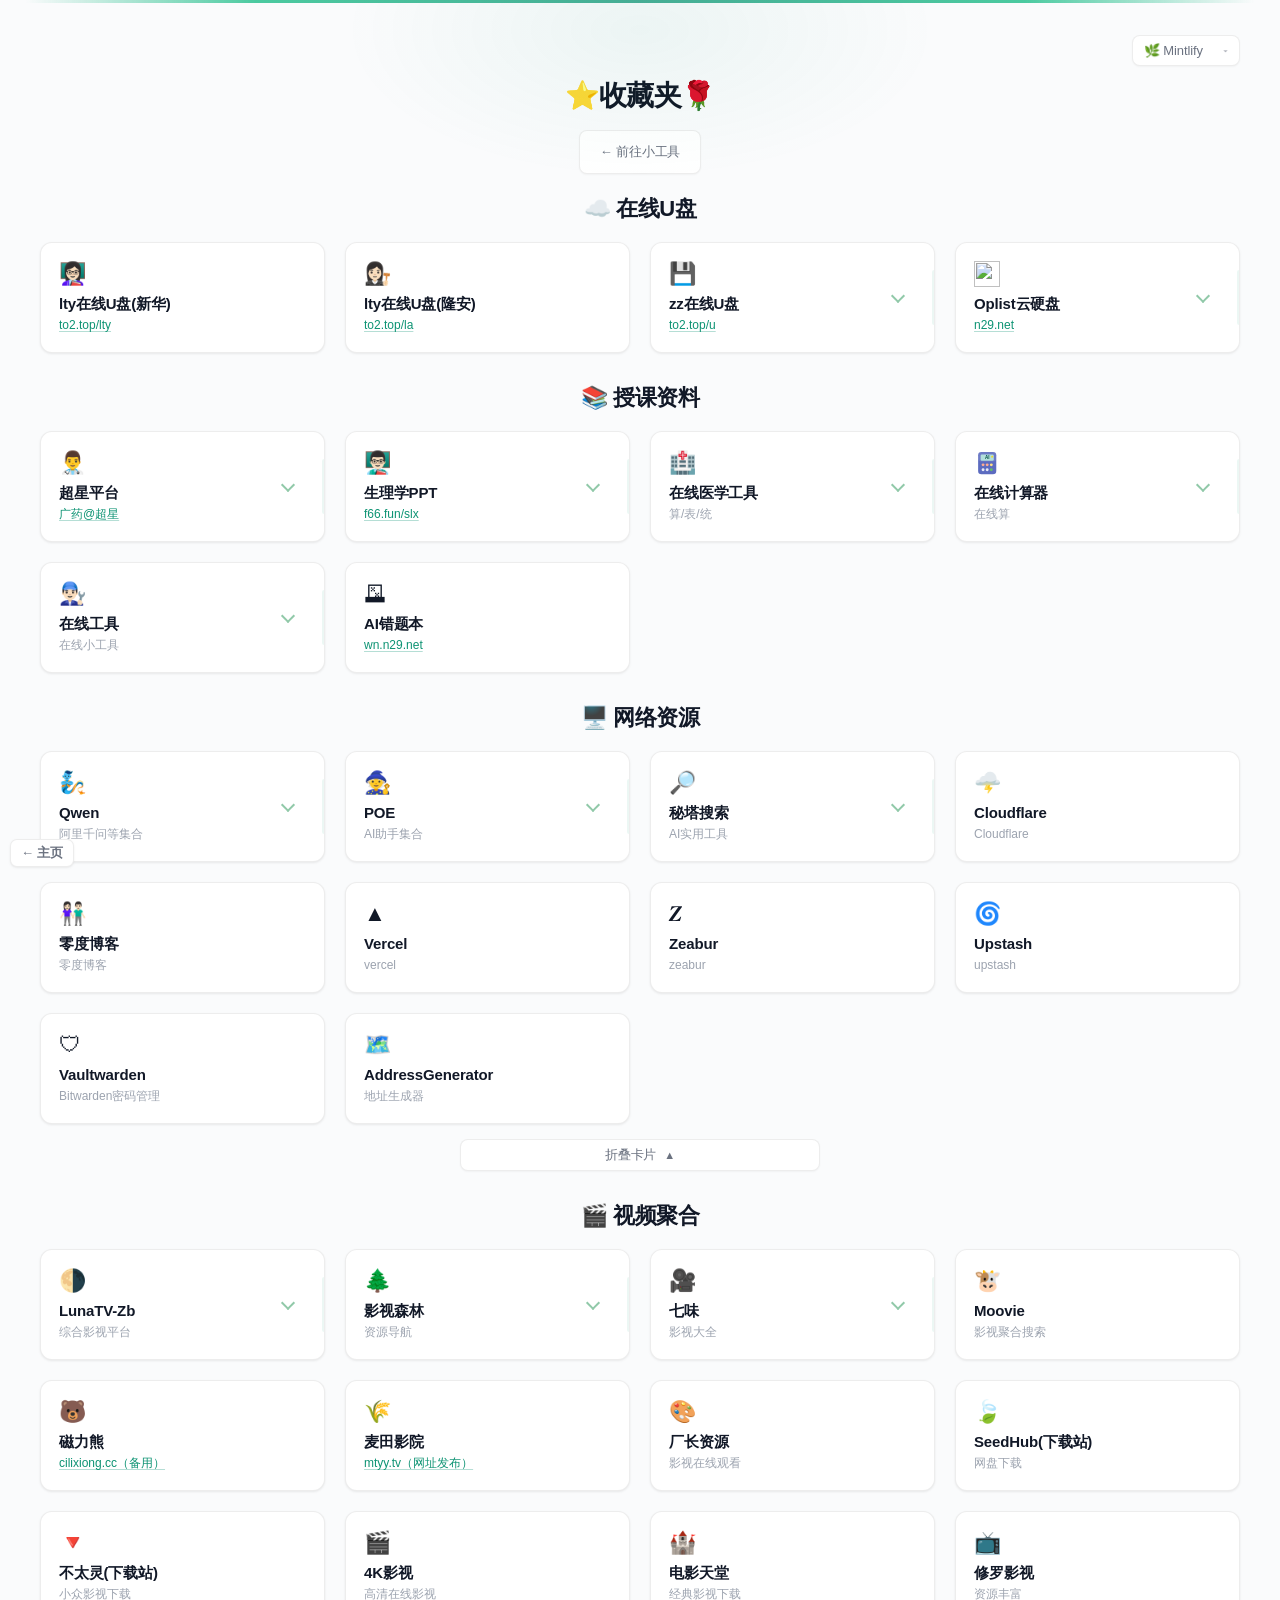
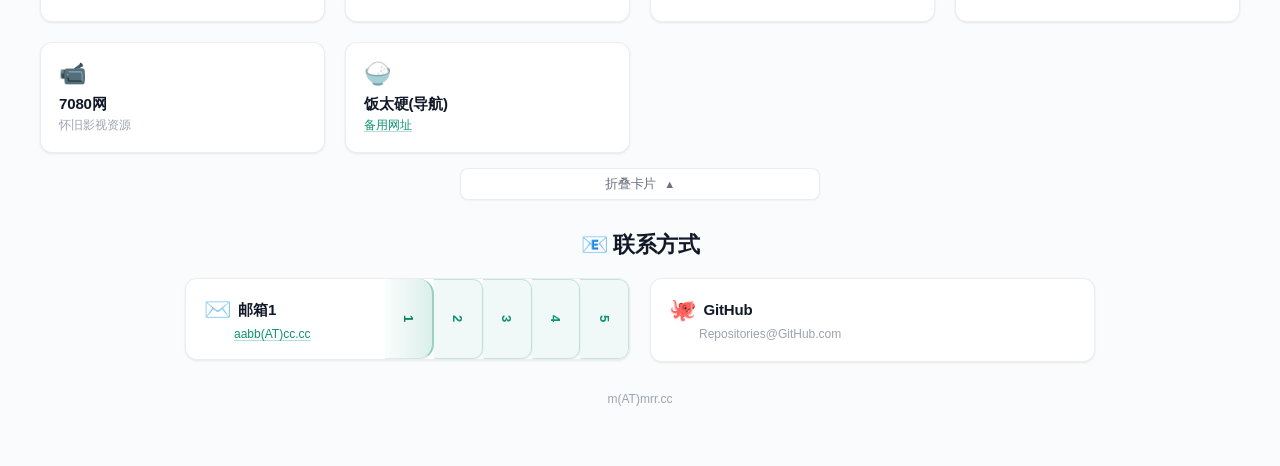
==== index.html @ 96413e0d "9.2.2 9.2.2" ====
<!DOCTYPE html>
<html lang="zh-CN">
<head>
    <meta charset="UTF-8">
    <meta name="viewport" content="width=device-width, initial-scale=1.0">
    <title>💖在线收藏夹 - 跳转中...</title>
    <link rel="icon" href="data:image/svg+xml,<svg xmlns='http://www.w3.org/2000/svg' viewBox='0 0 100 100'><text y='.9em' x='-0.11em' font-size='90'>😺🏷</text></svg>">
    <style>
        * { margin: 0; padding: 0; box-sizing: border-box; }

        body {
            font-family: -apple-system, BlinkMacSystemFont, 'Segoe UI', 'PingFang SC', sans-serif;
            background: #FAFBFC;
            display: flex;
            align-items: center;
            justify-content: center;
            min-height: 100vh;
            color: #6B7280;
        }

        .loader {
            text-align: center;
            animation: fadeIn 0.3s ease;
        }

        .loader .emoji {
            font-size: 48px;
            margin-bottom: 16px;
            display: block;
            animation: bounce 1s ease-in-out infinite;
        }

        .loader .text {
            font-size: 14px;
            letter-spacing: 0.02em;
        }

        @keyframes fadeIn {
            from { opacity: 0; transform: translateY(10px); }
            to   { opacity: 1; transform: translateY(0); }
        }

        @keyframes bounce {
            0%, 100% { transform: translateY(0); }
            50%      { transform: translateY(-8px); }
        }

        noscript .fallback {
            text-align: center;
            padding: 40px 20px;
        }

        noscript .fallback h2 {
            color: #111827;
            margin-bottom: 20px;
            font-size: 20px;
        }

        noscript .fallback a {
            display: inline-block;
            margin: 6px 8px;
            padding: 10px 22px;
            background: #0D9373;
            color: white;
            text-decoration: none;
            border-radius: 8px;
            font-size: 14px;
            font-weight: 600;
            transition: background 0.2s;
        }

        noscript .fallback a:hover {
            background: #087F5B;
        }
    </style>
</head>
<body>

    <div class="loader" id="loader">
        <span class="emoji">⭐️</span>
        <p class="text">正在跳转收藏夹…</p>
    </div>

    <noscript>
        <div class="fallback">
            <h2>⭐️ 选择收藏夹风格</h2>
            <a href="index1.html">🌌 Nebula</a>
            <a href="index2.html">📄 Notion</a>
            <a href="index3.html">💎 Stripe</a>
            <a href="index4.html">🖤 Framer</a>
            <a href="index5.html">🌿 Mintlify</a>
        </div>
    </noscript>

    <script>
        (function () {
            var DEFAULT_PAGE = 'index5.html';
            var STORAGE_KEY  = 'fav_last_style';

            var target = DEFAULT_PAGE;

            try {
                var saved = localStorage.getItem(STORAGE_KEY);
                // 只允许跳转到合法的风格页面
                var allowed = [
                    'index1.html', 'index2.html', 'index3.html',
                    'index4.html', 'index5.html'
                ];
                if (saved && allowed.indexOf(saved) !== -1) {
                    target = saved;
                }
            } catch (e) {
                // localStorage 不可用时，使用默认页
            }

            window.location.replace(target);
        })();
    </script>

</body>
</html>
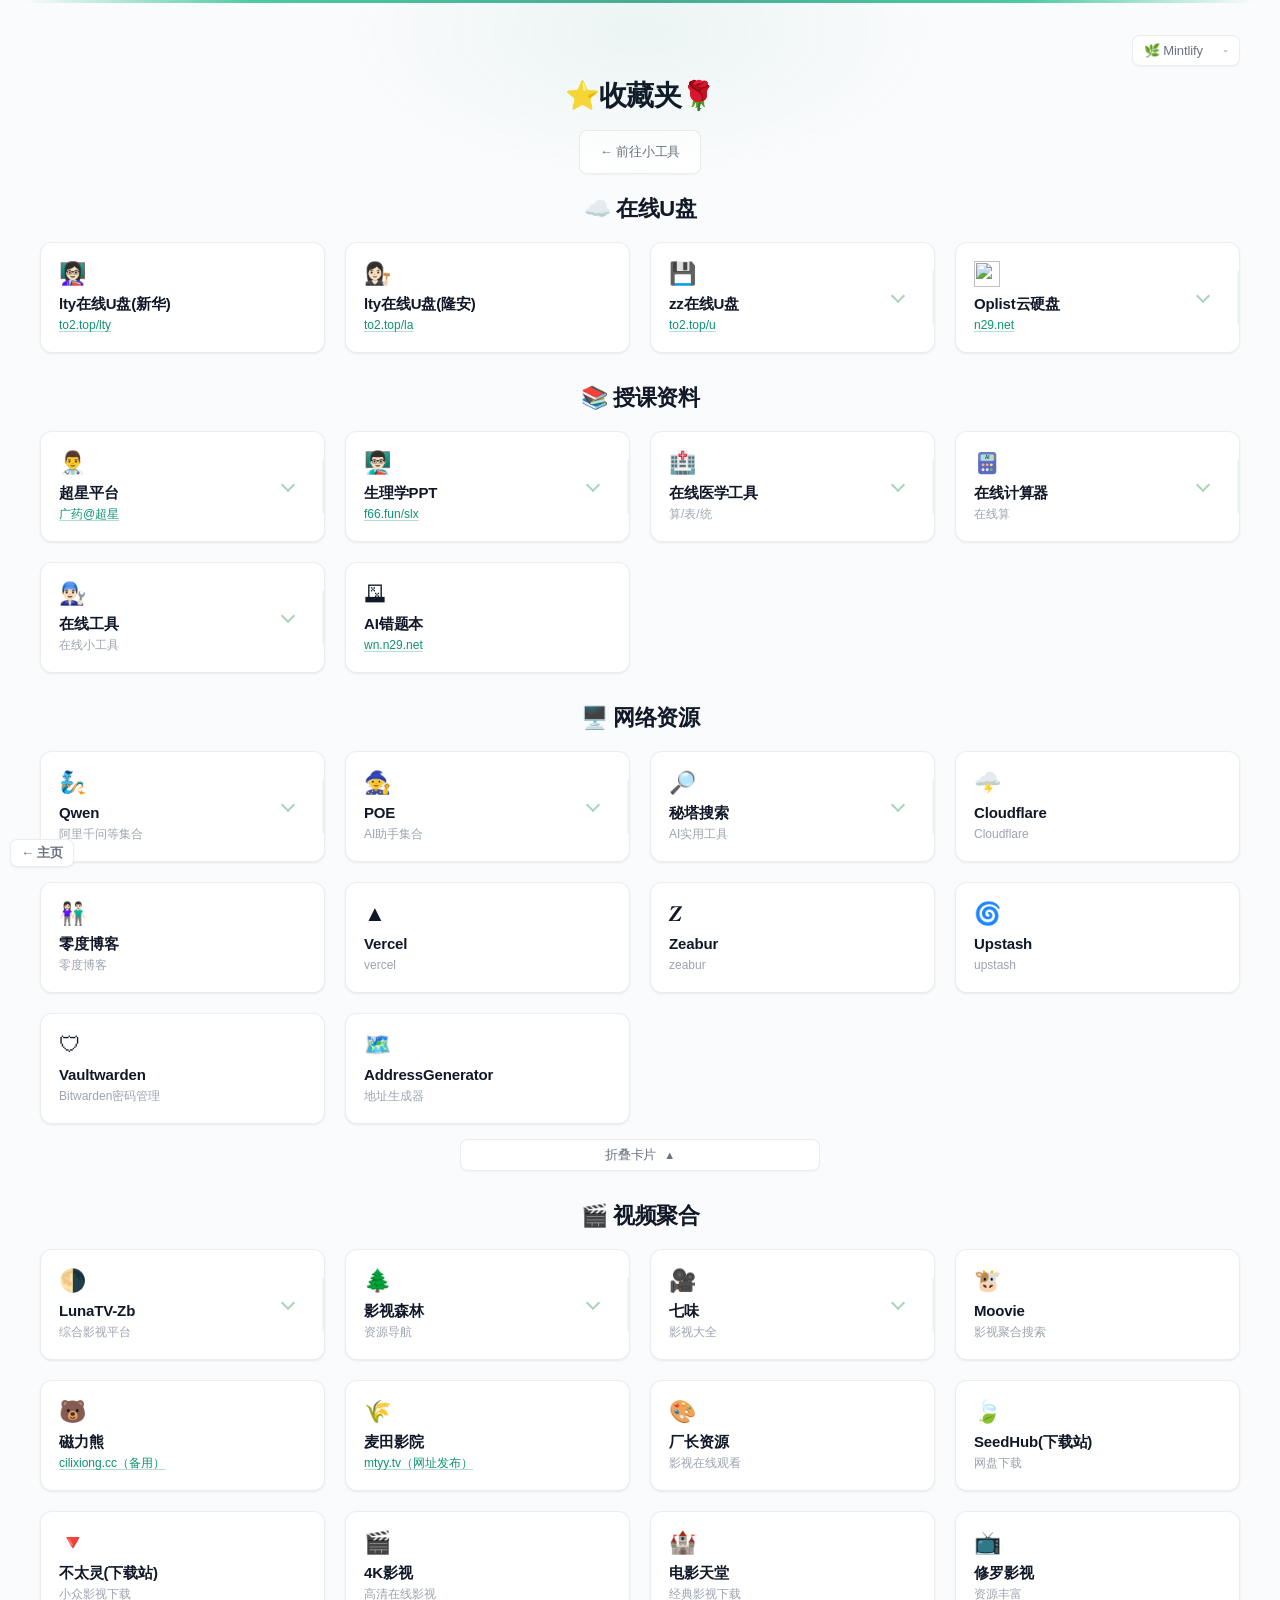
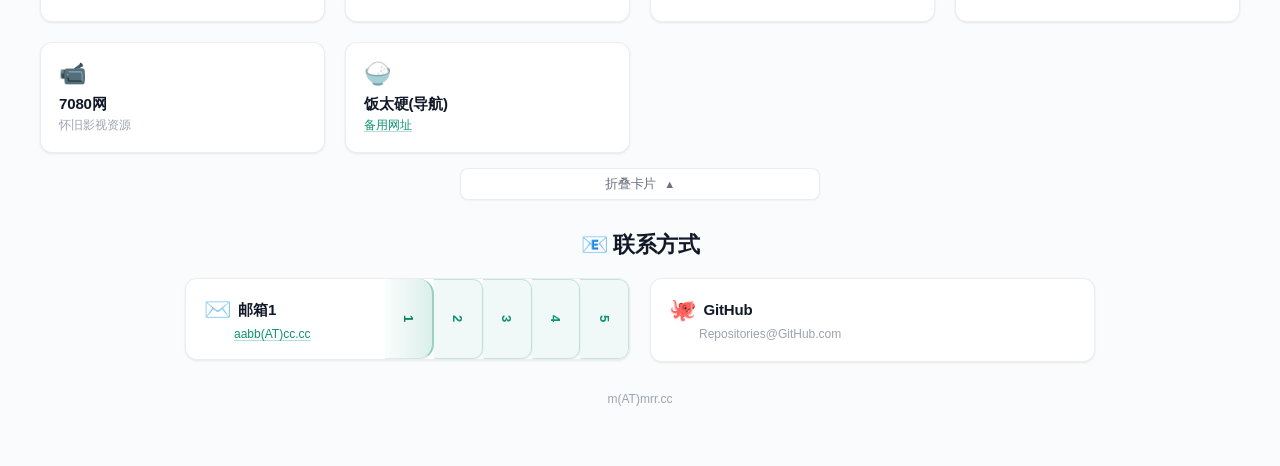
==== commit 77d28945: "9.6.0 9.6.0" ====
--- a/index.html
+++ b/index.html
@@ -3,82 +3,224 @@
 <head>
     <meta charset="UTF-8">
     <meta name="viewport" content="width=device-width, initial-scale=1.0">
-    <title>💖在线收藏夹 - 跳转中...</title>
+    <title>💖跳转中...</title>
     <link rel="icon" href="data:image/svg+xml,<svg xmlns='http://www.w3.org/2000/svg' viewBox='0 0 100 100'><text y='.9em' x='-0.11em' font-size='90'>😺🏷</text></svg>">
     <style>
         * { margin: 0; padding: 0; box-sizing: border-box; }
 
         body {
             font-family: -apple-system, BlinkMacSystemFont, 'Segoe UI', 'PingFang SC', sans-serif;
-            background: #FAFBFC;
+            background: #0e0e12;
             display: flex;
             align-items: center;
             justify-content: center;
             min-height: 100vh;
-            color: #6B7280;
-        }
-
+            color: #9ca3af;
+            overflow: hidden;
+        }
+
+        /* ═══ 背景：慢速流动渐变 ═══ */
+        body::before {
+            content: '';
+            position: fixed;
+            inset: -50%;
+            width: 200%; height: 200%;
+            background: conic-gradient(
+                from 0deg at 50% 50%,
+                #667eea22, #764ba222, #635BFF22,
+                #0099FF22, #0D937322, #667eea22
+            );
+            animation: bgSpin 12s linear infinite;
+            z-index: 0;
+        }
+        @keyframes bgSpin {
+            to { transform: rotate(360deg); }
+        }
+
+        /* ═══ 主容器 ═══ */
         .loader {
+            position: relative;
+            z-index: 1;
             text-align: center;
-            animation: fadeIn 0.3s ease;
-        }
-
-        .loader .emoji {
-            font-size: 48px;
-            margin-bottom: 16px;
+            animation: fadeIn 0.4s ease;
+        }
+
+        @keyframes fadeIn {
+            from { opacity: 0; transform: translateY(12px); }
+            to   { opacity: 1; transform: translateY(0); }
+        }
+
+        /* ═══ 中心书签图标 ═══ */
+        .center-icon {
+            font-size: 44px;
             display: block;
-            animation: bounce 1s ease-in-out infinite;
-        }
-
-        .loader .text {
-            font-size: 14px;
-            letter-spacing: 0.02em;
-        }
-
-        @keyframes fadeIn {
-            from { opacity: 0; transform: translateY(10px); }
-            to   { opacity: 1; transform: translateY(0); }
-        }
-
-        @keyframes bounce {
-            0%, 100% { transform: translateY(0); }
-            50%      { transform: translateY(-8px); }
-        }
-
+            margin-bottom: 8px;
+            animation: pulse 2s ease-in-out infinite;
+            filter: drop-shadow(0 0 12px rgba(255,255,255,0.15));
+        }
+        @keyframes pulse {
+            0%, 100% { transform: scale(1); }
+            50%      { transform: scale(1.12); }
+        }
+
+        /* ═══ 环绕轨道容器 ═══ */
+        .orbit-ring {
+            position: relative;
+            width: 160px; height: 160px;
+            margin: 0 auto 20px;
+        }
+
+        /* 轨道虚线圈 */
+        .orbit-ring::before {
+            content: '';
+            position: absolute;
+            inset: 0;
+            border: 1.5px dashed rgba(255,255,255,0.08);
+            border-radius: 50%;
+            animation: orbitTrack 8s linear infinite;
+        }
+        @keyframes orbitTrack {
+            to { transform: rotate(360deg); }
+        }
+
+        /* ═══ 环绕的主题 emoji ═══ */
+        .orbit-emoji {
+            position: absolute;
+            font-size: 22px;
+            width: 40px; height: 40px;
+            display: flex;
+            align-items: center;
+            justify-content: center;
+            /* 每个 emoji 绕中心转 */
+            top: 50%; left: 50%;
+            margin: -20px 0 0 -20px;
+            animation: orbitMove 5s linear infinite;
+            filter: drop-shadow(0 0 6px var(--glow));
+        }
+
+        /* 5个 emoji，均分360° */
+        .orbit-emoji:nth-child(1) { --glow: #667eea88; animation-delay:  0s;    }
+        .orbit-emoji:nth-child(2) { --glow: #6E56CF88; animation-delay: -1s;    }
+        .orbit-emoji:nth-child(3) { --glow: #635BFF88; animation-delay: -2s;    }
+        .orbit-emoji:nth-child(4) { --glow: #0099FF88; animation-delay: -3s;    }
+        .orbit-emoji:nth-child(5) { --glow: #0D937388; animation-delay: -4s;    }
+
+        @keyframes orbitMove {
+            0%   { transform: rotate(0deg)   translateX(68px) rotate(0deg)   scale(0.85); opacity: 0.65; }
+            50%  { transform: rotate(180deg) translateX(68px) rotate(-180deg) scale(1.15); opacity: 1;    }
+            100% { transform: rotate(360deg) translateX(68px) rotate(-360deg) scale(0.85); opacity: 0.65; }
+        }
+
+        /* ═══ 色块闪烁条 ═══ */
+        .color-bar {
+            display: flex;
+            justify-content: center;
+            gap: 6px;
+            margin-bottom: 18px;
+        }
+        .color-dot {
+            width: 6px; height: 6px;
+            border-radius: 50%;
+            animation: dotFlash 2.5s ease-in-out infinite;
+        }
+        .color-dot:nth-child(1) { background: #667eea; animation-delay: 0s;    }
+        .color-dot:nth-child(2) { background: #6E56CF; animation-delay: 0.5s;  }
+        .color-dot:nth-child(3) { background: #635BFF; animation-delay: 1s;    }
+        .color-dot:nth-child(4) { background: #0099FF; animation-delay: 1.5s;  }
+        .color-dot:nth-child(5) { background: #0D9373; animation-delay: 2s;    }
+
+        @keyframes dotFlash {
+            0%, 100% { transform: scale(1);   opacity: 0.3; }
+            50%      { transform: scale(2.2); opacity: 1;   box-shadow: 0 0 8px currentColor; }
+        }
+
+        /* ═══ 文字 ═══ */
+        .text {
+            font-size: 13px;
+            letter-spacing: 0.06em;
+            color: rgba(255,255,255,0.35);
+        }
+
+        /* ═══ noscript 回退 ═══ */
         noscript .fallback {
             text-align: center;
             padding: 40px 20px;
         }
-
         noscript .fallback h2 {
-            color: #111827;
+            color: #e5e7eb;
             margin-bottom: 20px;
             font-size: 20px;
         }
-
         noscript .fallback a {
             display: inline-block;
             margin: 6px 8px;
             padding: 10px 22px;
-            background: #0D9373;
+            background: rgba(255,255,255,0.1);
+            border: 1px solid rgba(255,255,255,0.15);
             color: white;
             text-decoration: none;
-            border-radius: 8px;
+            border-radius: 10px;
             font-size: 14px;
             font-weight: 600;
-            transition: background 0.2s;
-        }
-
+            transition: background 0.2s, border-color 0.2s;
+        }
         noscript .fallback a:hover {
-            background: #087F5B;
+            background: rgba(255,255,255,0.18);
+            border-color: rgba(255,255,255,0.3);
         }
     </style>
+
+    <!-- ★ 跳转逻辑：完全不变，瞬间执行 -->
+    <script>
+    (function() {
+        var themeToPage = {
+            'nebula': 'index1.html',
+            'notion': 'index2.html',
+            'stripe': 'index3.html',
+            'dark':   'index4.html',
+            'mint':   'index5.html'
+        };
+        var theme = null;
+
+        try {
+            theme = new URLSearchParams(window.location.search).get('theme');
+        } catch(e) {}
+
+        if (!theme || !themeToPage[theme]) {
+            try { theme = localStorage.getItem('smarttools_theme'); } catch(e) {}
+        }
+
+        if (theme && themeToPage[theme]) {
+            window.location.replace(themeToPage[theme]);
+        }
+    })();
+    </script>
 </head>
 <body>
 
     <div class="loader" id="loader">
-        <span class="emoji">⭐️</span>
-        <p class="text">正在跳转收藏夹…</p>
+        <!-- 中心图标 -->
+        <span class="center-icon">⭐️</span>
+
+        <!-- 环绕轨道 -->
+        <div class="orbit-ring">
+            <span class="orbit-emoji">🌌</span>
+            <span class="orbit-emoji">📄</span>
+            <span class="orbit-emoji">💎</span>
+            <span class="orbit-emoji">🖤</span>
+            <span class="orbit-emoji">🌿</span>
+        </div>
+
+        <!-- 色块闪烁 -->
+        <div class="color-bar">
+            <span class="color-dot"></span>
+            <span class="color-dot"></span>
+            <span class="color-dot"></span>
+            <span class="color-dot"></span>
+            <span class="color-dot"></span>
+        </div>
+
+        <p class="text">正在跳转…</p>
     </div>
 
     <noscript>
@@ -92,29 +234,26 @@
         </div>
     </noscript>
 
+    <!-- ★ 兜底跳转：也完全不变 -->
     <script>
-        (function () {
-            var DEFAULT_PAGE = 'index5.html';
-            var STORAGE_KEY  = 'fav_last_style';
-
-            var target = DEFAULT_PAGE;
-
-            try {
-                var saved = localStorage.getItem(STORAGE_KEY);
-                // 只允许跳转到合法的风格页面
-                var allowed = [
-                    'index1.html', 'index2.html', 'index3.html',
-                    'index4.html', 'index5.html'
-                ];
-                if (saved && allowed.indexOf(saved) !== -1) {
-                    target = saved;
-                }
-            } catch (e) {
-                // localStorage 不可用时，使用默认页
+    (function () {
+        var DEFAULT_PAGE = 'index5.html';
+        var STORAGE_KEY  = 'fav_last_style';
+        var target = DEFAULT_PAGE;
+
+        try {
+            var saved = localStorage.getItem(STORAGE_KEY);
+            var allowed = [
+                'index1.html', 'index2.html', 'index3.html',
+                'index4.html', 'index5.html'
+            ];
+            if (saved && allowed.indexOf(saved) !== -1) {
+                target = saved;
             }
-
-            window.location.replace(target);
-        })();
+        } catch (e) {}
+
+        window.location.replace(target);
+    })();
     </script>
 
 </body>
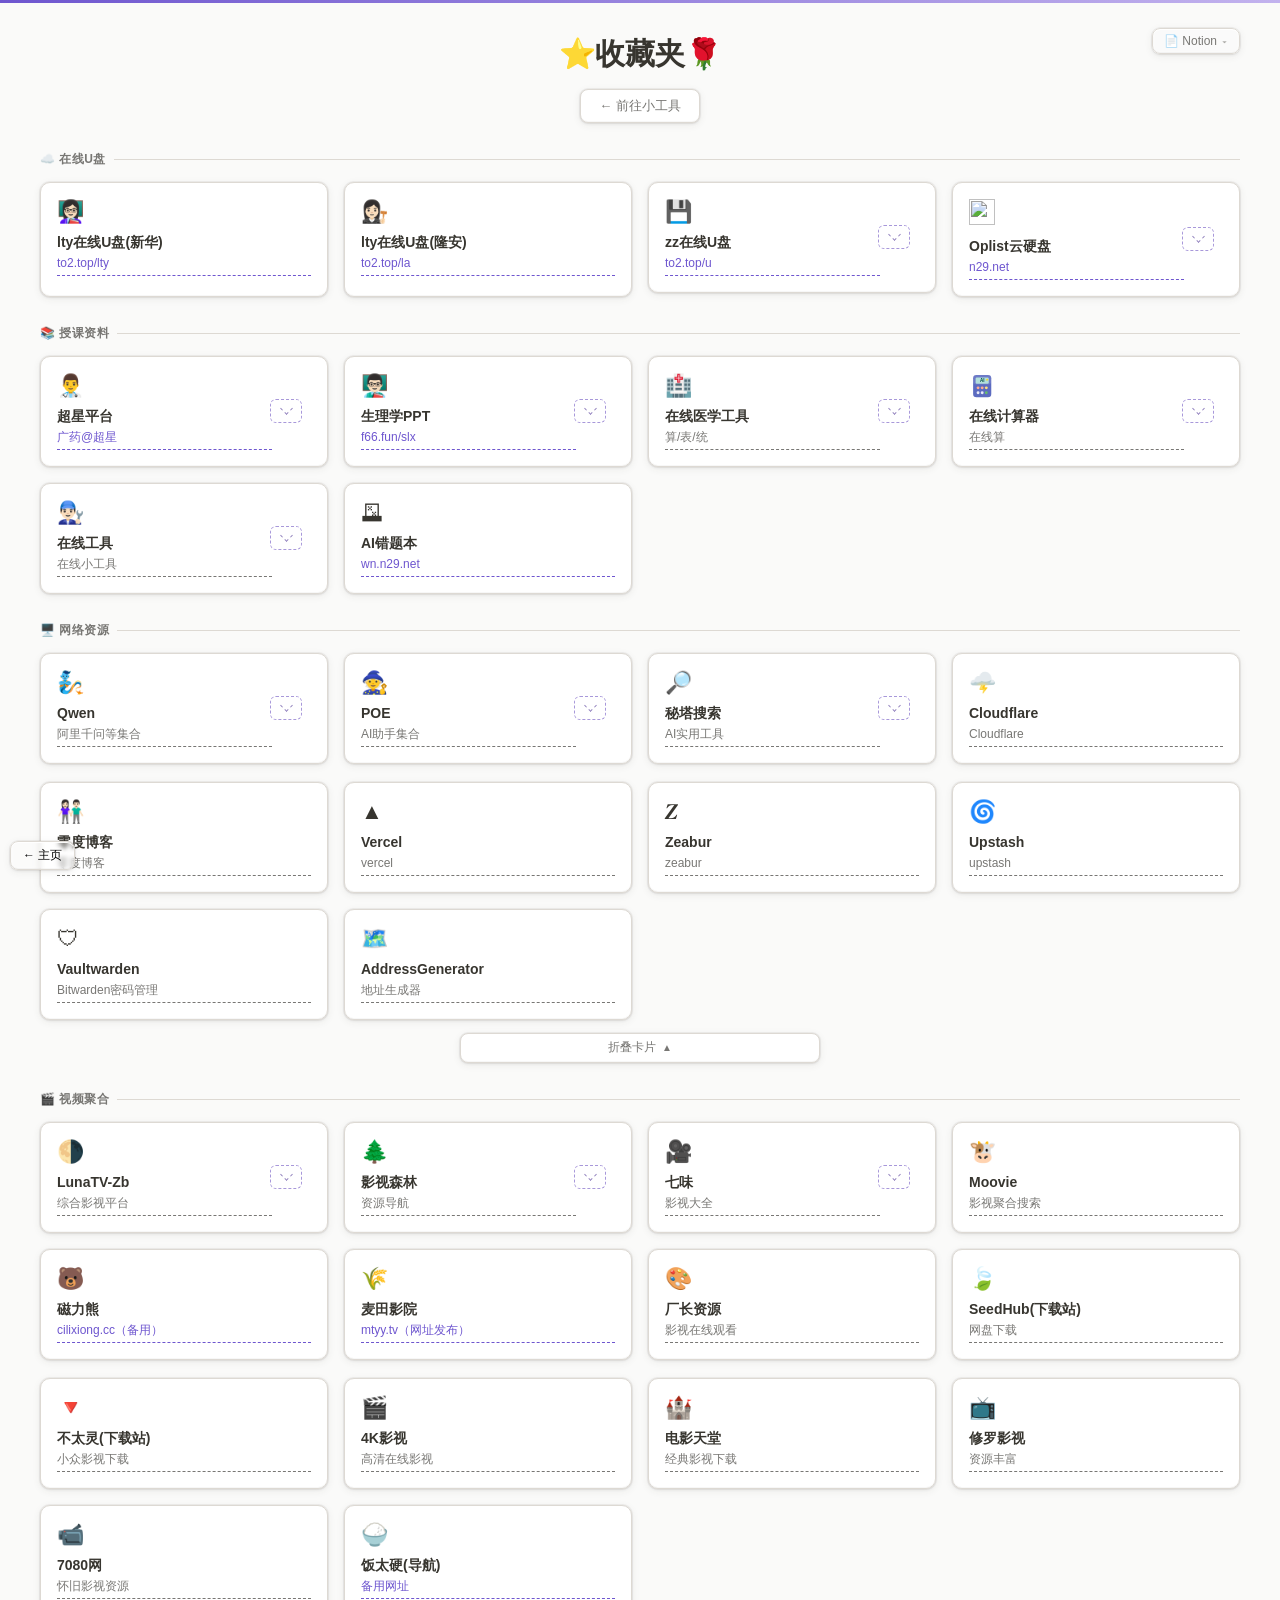
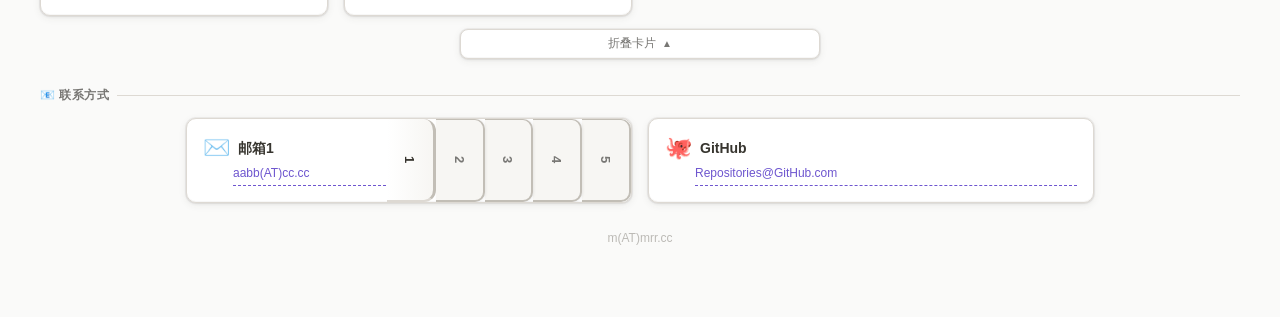
==== commit 94d0923d: "10.0.1 10.0.1" ====
--- a/index.html
+++ b/index.html
@@ -237,7 +237,7 @@
     <!-- ★ 兜底跳转：也完全不变 -->
     <script>
     (function () {
-        var DEFAULT_PAGE = 'index5.html';
+        var DEFAULT_PAGE = 'index2.html';
         var STORAGE_KEY  = 'fav_last_style';
         var target = DEFAULT_PAGE;
 
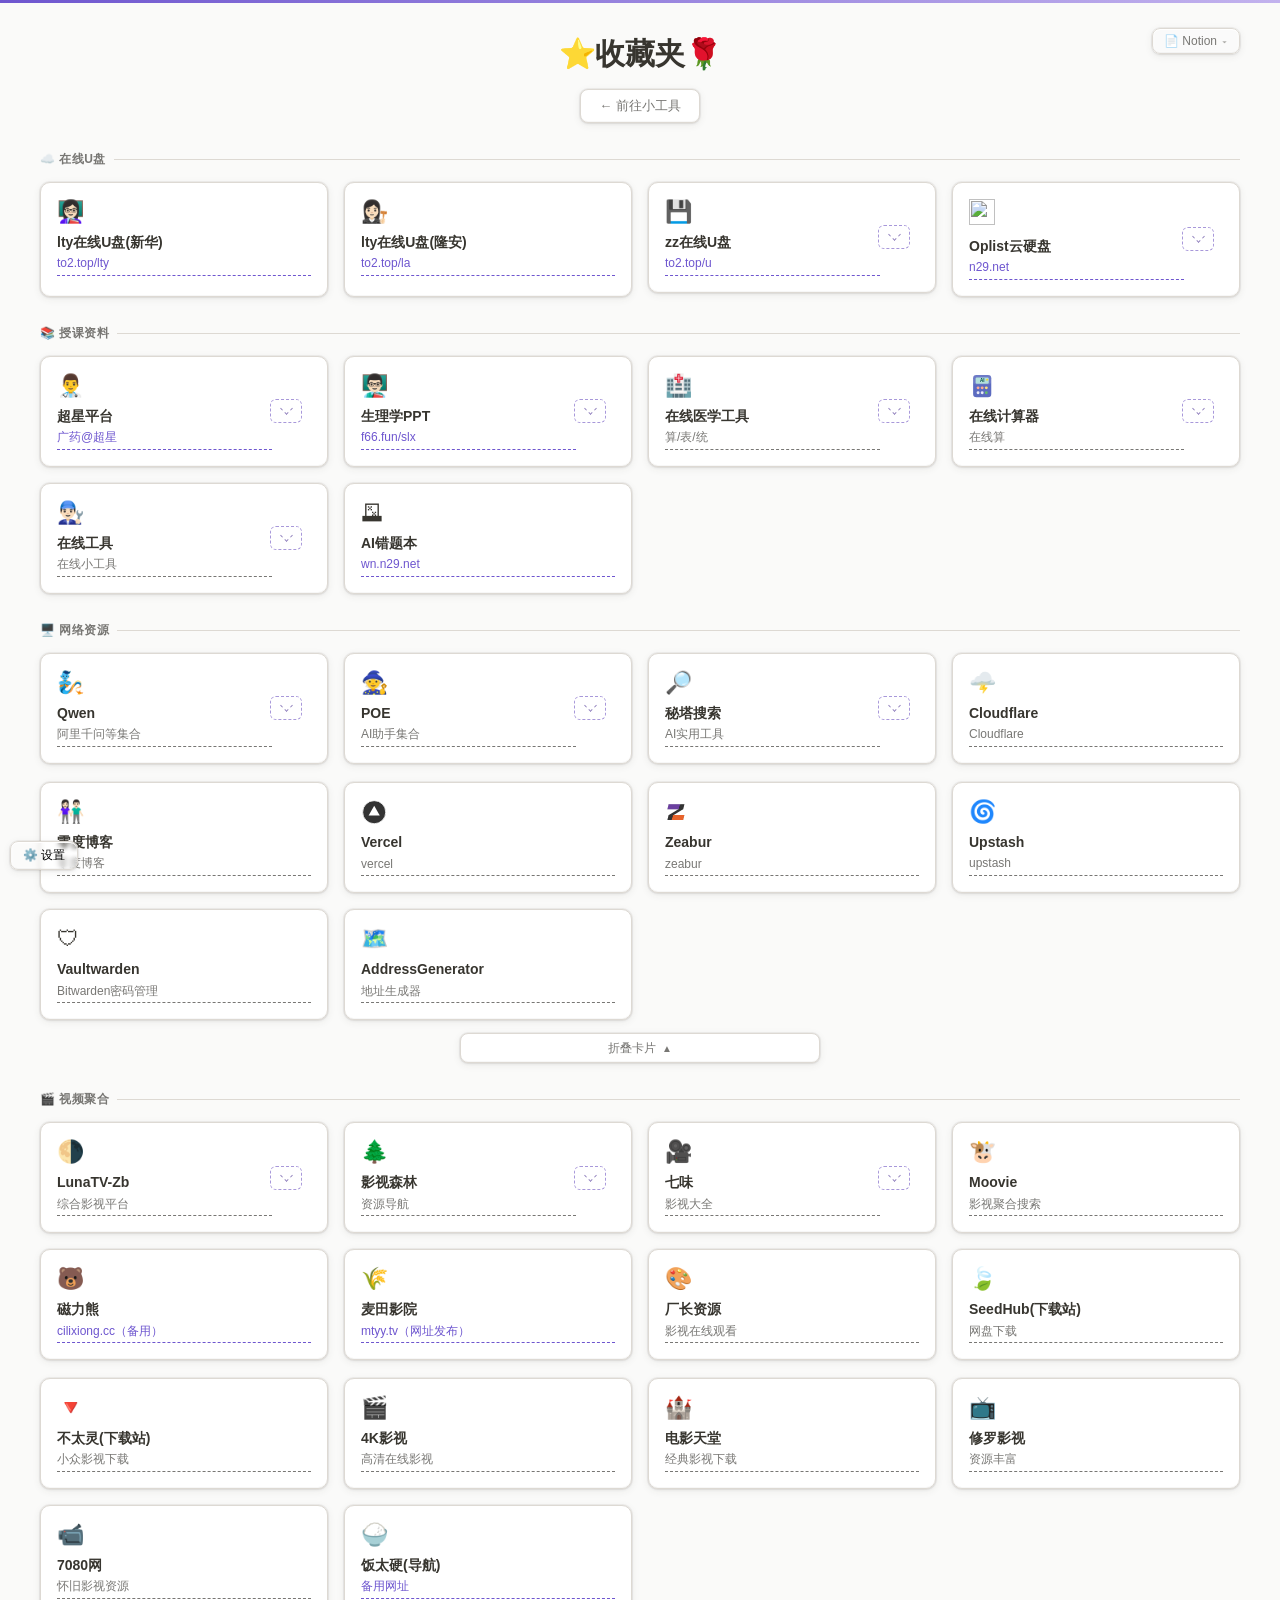
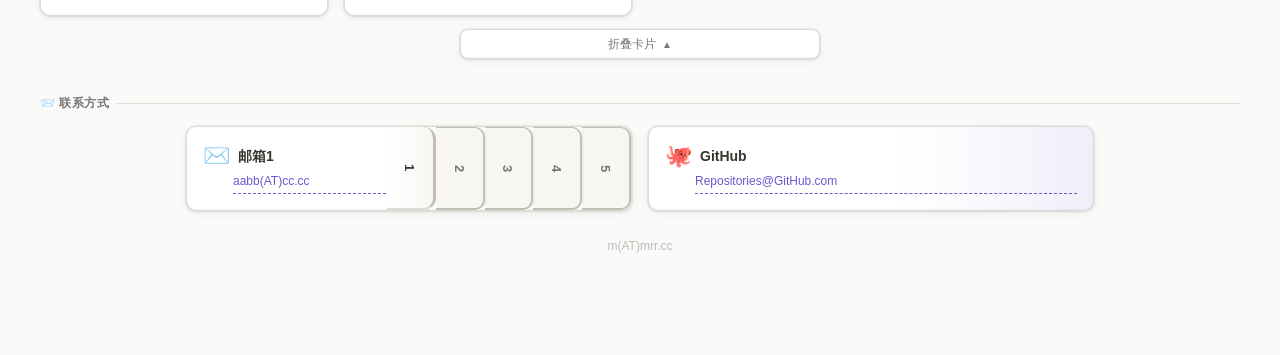
==== commit 078178d0: "17.1.1 17.1.1 多用户系统完善" ====
--- a/index.html
+++ b/index.html
@@ -91,14 +91,12 @@
             display: flex;
             align-items: center;
             justify-content: center;
-            /* 每个 emoji 绕中心转 */
             top: 50%; left: 50%;
             margin: -20px 0 0 -20px;
             animation: orbitMove 5s linear infinite;
             filter: drop-shadow(0 0 6px var(--glow));
         }
 
-        /* 5个 emoji，均分360° */
         .orbit-emoji:nth-child(1) { --glow: #667eea88; animation-delay:  0s;    }
         .orbit-emoji:nth-child(2) { --glow: #6E56CF88; animation-delay: -1s;    }
         .orbit-emoji:nth-child(3) { --glow: #635BFF88; animation-delay: -2s;    }
@@ -170,39 +168,55 @@
         }
     </style>
 
-    <!-- ★ 跳转逻辑：完全不变，瞬间执行 -->
-    <script>
-    (function() {
-        var themeToPage = {
-            'nebula': 'index1.html',
-            'notion': 'index2.html',
-            'stripe': 'index3.html',
-            'dark':   'index4.html',
-            'mint':   'index5.html'
-        };
-        var theme = null;
-
+    <!-- ★ 跳转逻辑：带上 hash -->
+<script>
+(function() {
+    var themeToPage = {
+        'nebula': 'index1.html',
+        'notion': 'index2.html',
+        'stripe': 'index3.html',
+        'dark':   'index4.html',
+        'mint':   'index5.html'
+    };
+    var DEFAULT_PAGE = 'index2.html';
+    var STORAGE_KEY  = 'fav_last_style';
+    var allowed = ['index1.html','index2.html','index3.html','index4.html','index5.html'];
+    var hash = window.location.hash;
+    var target = null;
+
+    /* ① 优先看 URL 参数 ?theme=stripe */
+    try {
+        var theme = new URLSearchParams(window.location.search).get('theme');
+        if (theme && themeToPage[theme]) {
+            target = themeToPage[theme];
+        }
+    } catch(e) {}
+
+    /* ② 再看 localStorage（和 index 页面统一用 fav_last_style） */
+    if (!target) {
         try {
-            theme = new URLSearchParams(window.location.search).get('theme');
+            var saved = localStorage.getItem(STORAGE_KEY);
+            if (saved && allowed.indexOf(saved) !== -1) {
+                target = saved;
+            }
         } catch(e) {}
-
-        if (!theme || !themeToPage[theme]) {
-            try { theme = localStorage.getItem('smarttools_theme'); } catch(e) {}
-        }
-
-        if (theme && themeToPage[theme]) {
-            window.location.replace(themeToPage[theme]);
-        }
-    })();
-    </script>
+    }
+
+    /* ③ 兜底 */
+    if (!target) target = DEFAULT_PAGE;
+
+    /* ★ A1.5 透传 ?u=<slug> 等公开访问参数到 indexN.html */
+    window.location.replace(target + (window.location.search || '') + hash);
+})();
+</script>
 </head>
 <body>
 
+<!-- 中心图标 -->
     <div class="loader" id="loader">
-        <!-- 中心图标 -->
         <span class="center-icon">⭐️</span>
 
-        <!-- 环绕轨道 -->
+<!-- 环绕轨道 -->
         <div class="orbit-ring">
             <span class="orbit-emoji">🌌</span>
             <span class="orbit-emoji">📄</span>
@@ -210,8 +224,8 @@
             <span class="orbit-emoji">🖤</span>
             <span class="orbit-emoji">🌿</span>
         </div>
-
-        <!-- 色块闪烁 -->
+        
+<!-- 色块闪烁 -->
         <div class="color-bar">
             <span class="color-dot"></span>
             <span class="color-dot"></span>
@@ -234,27 +248,5 @@
         </div>
     </noscript>
 
-    <!-- ★ 兜底跳转：也完全不变 -->
-    <script>
-    (function () {
-        var DEFAULT_PAGE = 'index2.html';
-        var STORAGE_KEY  = 'fav_last_style';
-        var target = DEFAULT_PAGE;
-
-        try {
-            var saved = localStorage.getItem(STORAGE_KEY);
-            var allowed = [
-                'index1.html', 'index2.html', 'index3.html',
-                'index4.html', 'index5.html'
-            ];
-            if (saved && allowed.indexOf(saved) !== -1) {
-                target = saved;
-            }
-        } catch (e) {}
-
-        window.location.replace(target);
-    })();
-    </script>
-
 </body>
 </html>
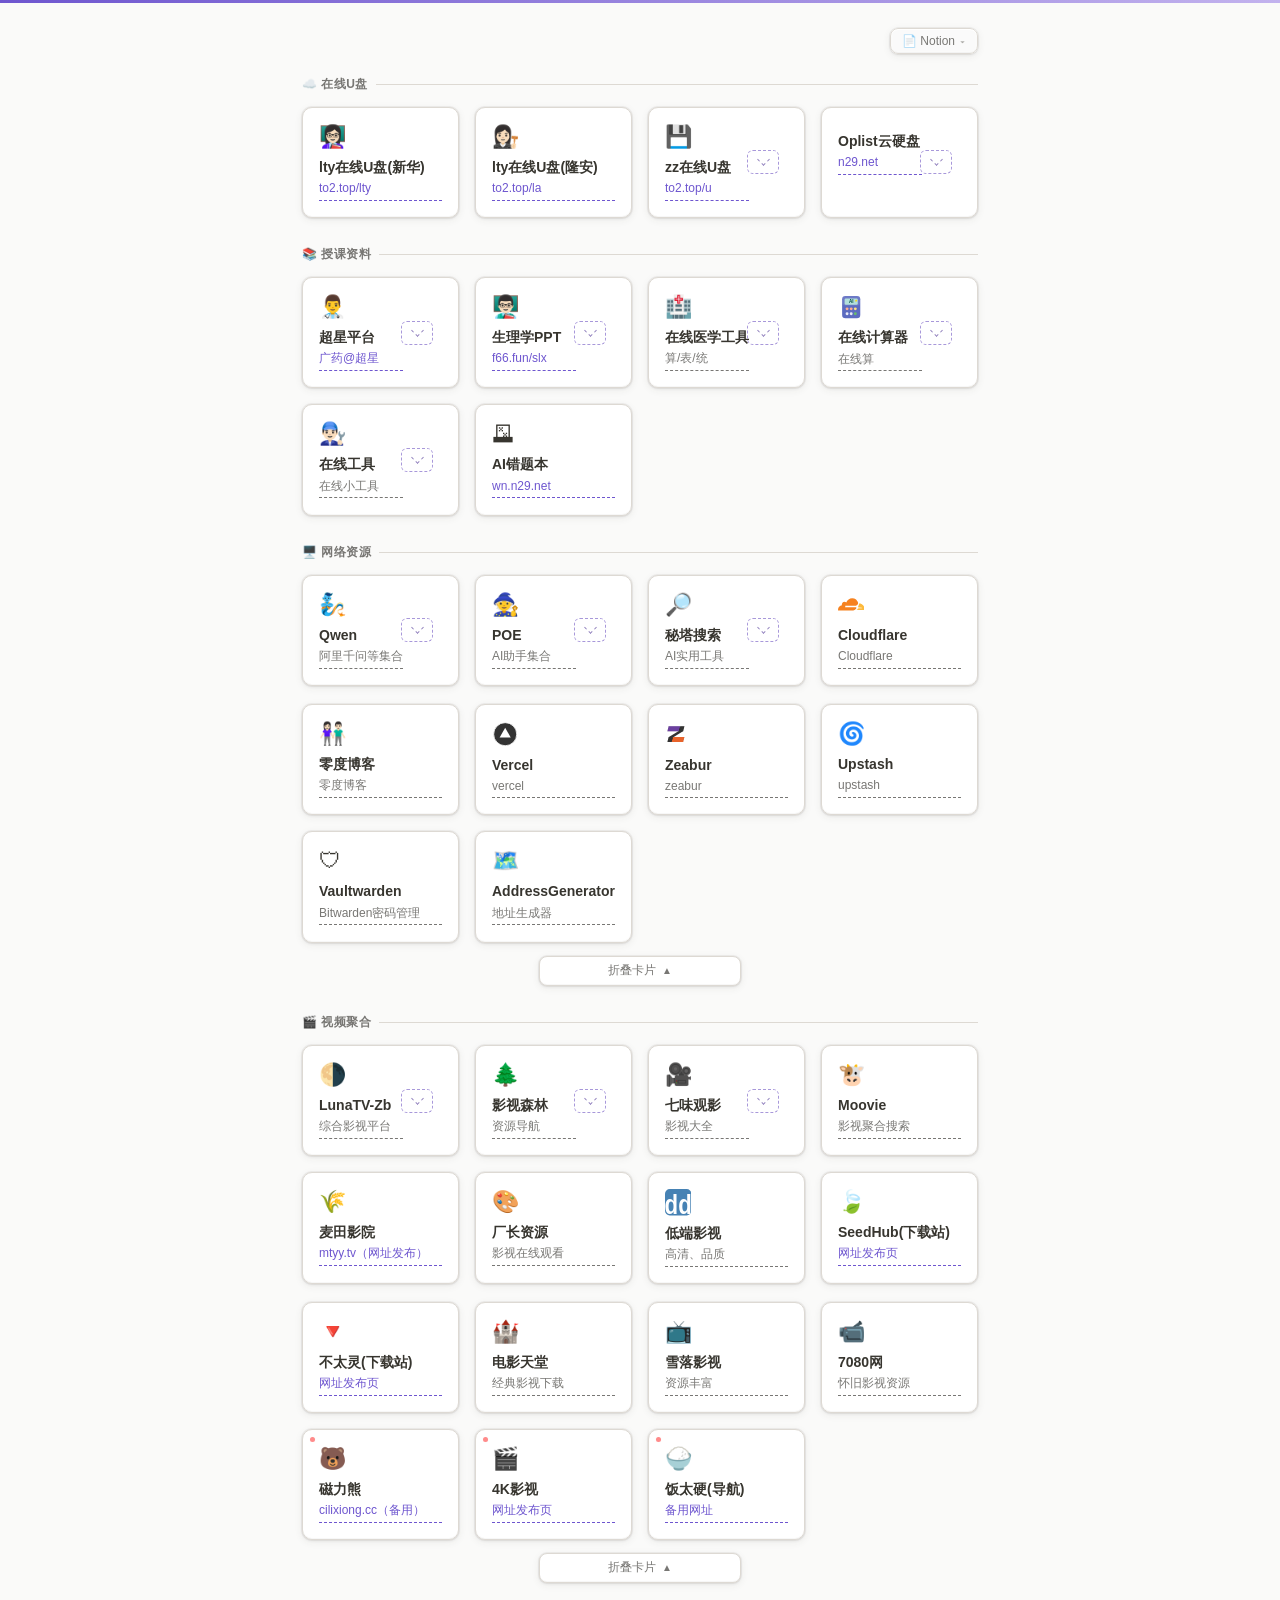
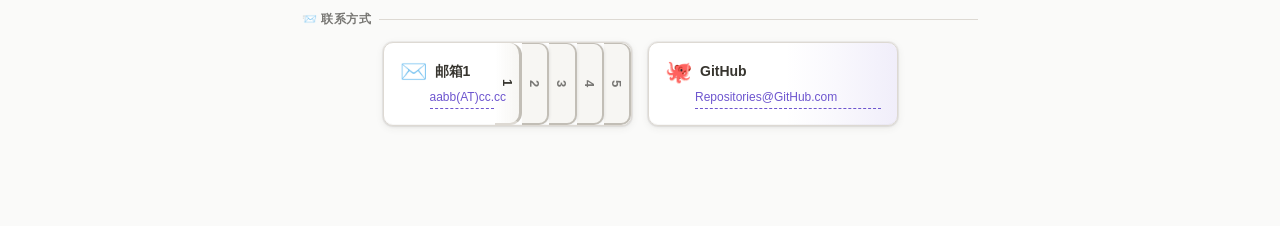
==== commit 39ed9db2: "Add configurable default theme" ====
--- a/index.html
+++ b/index.html
@@ -171,6 +171,17 @@
     <!-- ★ 跳转逻辑：带上 hash -->
 <script>
 (function() {
+    // 2026-05-22 客户端兜底:Pages 不识别 functions/@xxx.js,_redirects 的 /@:slug 200 rewrite
+    // 实测也未生效(/@alice 命中 SPA fallback 落到 index.html)。这里识别 /@<slug> 路径,
+    // 立即 location.replace 到 /u/<slug>,走 functions/u/[[slug]].js 老路由。URL 栏最终显示 /u/<slug>。
+    try {
+        var atMatch = (window.location.pathname || '').match(/^\/@([a-z0-9][a-z0-9_\-]{0,31})\/?$/i);
+        if (atMatch) {
+            window.location.replace('/u/' + atMatch[1].toLowerCase() + (window.location.search || '') + (window.location.hash || ''));
+            return;
+        }
+    } catch(e) {}
+
     var themeToPage = {
         'nebula': 'index1.html',
         'notion': 'index2.html',
@@ -192,21 +203,52 @@
         }
     } catch(e) {}
 
-    /* ② 再看 localStorage（和 index 页面统一用 fav_last_style） */
+    function normalizeTheme(theme) {
+        theme = String(theme || '').trim().toLowerCase();
+        return themeToPage[theme] ? theme : '';
+    }
+
+    function redirectTo(page) {
+        window.location.replace(page + (window.location.search || '') + hash);
+    }
+
+    /* ② 再看后台基础设置中的默认主题 */
     if (!target) {
-        try {
-            var saved = localStorage.getItem(STORAGE_KEY);
-            if (saved && allowed.indexOf(saved) !== -1) {
-                target = saved;
-            }
-        } catch(e) {}
+        fetch('/api/site-config')
+            .then(function(r) { return r.json(); })
+            .then(function(cfg) {
+                var defaultTheme = cfg && cfg.ok ? normalizeTheme(cfg.defaultTheme) : '';
+                if (defaultTheme) {
+                    redirectTo(themeToPage[defaultTheme]);
+                    return;
+                }
+                try {
+                    var saved = localStorage.getItem(STORAGE_KEY);
+                    if (saved && allowed.indexOf(saved) !== -1) {
+                        redirectTo(saved);
+                        return;
+                    }
+                } catch(e) {}
+                redirectTo(DEFAULT_PAGE);
+            })
+            .catch(function() {
+                try {
+                    var saved = localStorage.getItem(STORAGE_KEY);
+                    if (saved && allowed.indexOf(saved) !== -1) {
+                        redirectTo(saved);
+                        return;
+                    }
+                } catch(e) {}
+                redirectTo(DEFAULT_PAGE);
+            });
+        return;
     }
 
-    /* ③ 兜底 */
+    /* ③ URL 显式指定 theme 时直接跳转 */
     if (!target) target = DEFAULT_PAGE;
 
     /* ★ A1.5 透传 ?u=<slug> 等公开访问参数到 indexN.html */
-    window.location.replace(target + (window.location.search || '') + hash);
+    redirectTo(target);
 })();
 </script>
 </head>
@@ -249,4 +291,4 @@
     </noscript>
 
 </body>
-</html>+</html>
